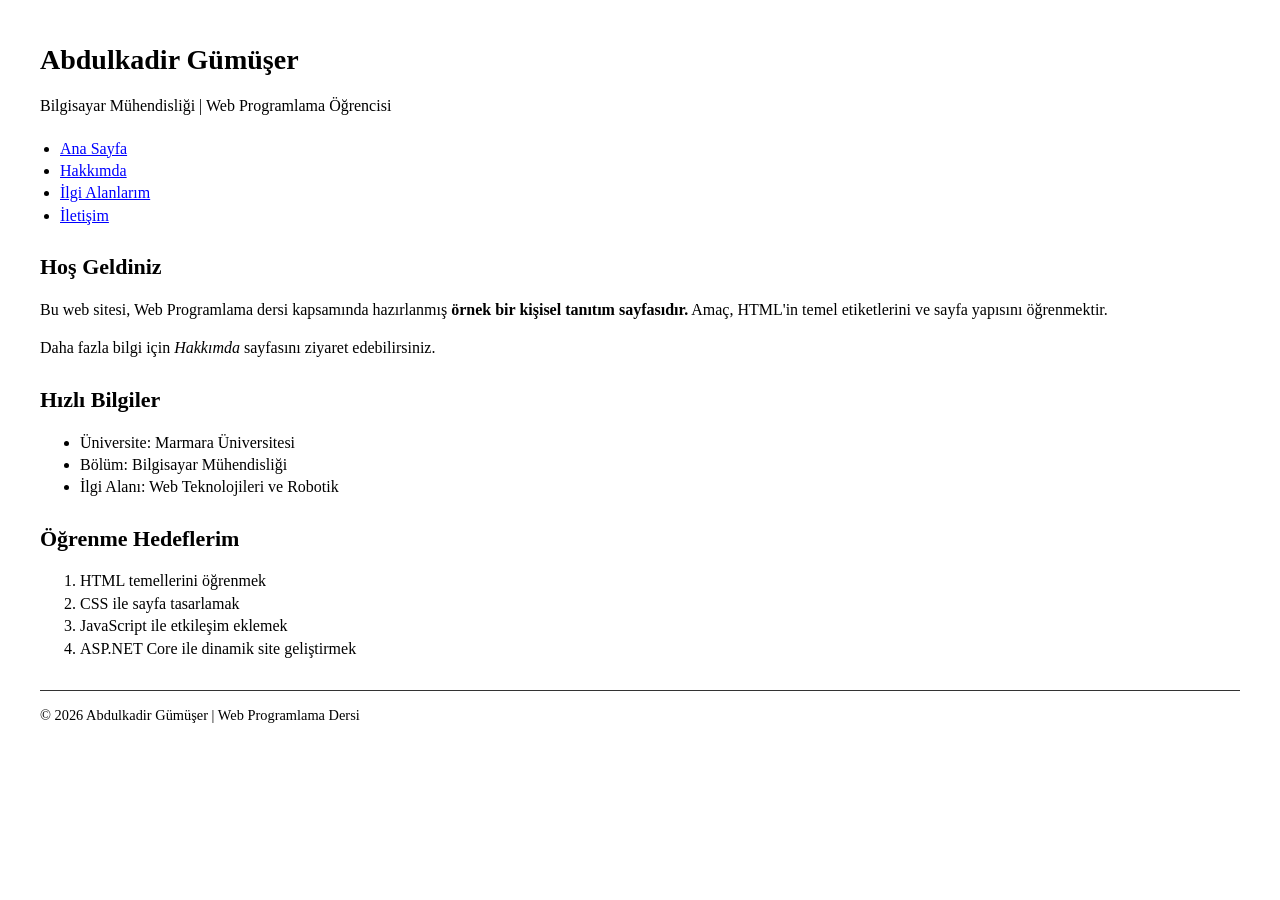
==== index.html @ 240ac812 "dosyalar güncellendi" ====
<!DOCTYPE html>
<html lang="tr">
<head>
    <meta charset="UTF-8">
    <meta name="viewport" content="width=device-width, initial-scale=1.0">
    <title>Abdulkadir Gümüşer | Ana Sayfa</title>
    <style>
        body { font-family: 'Times New Roman', Times, serif; line-height: 1.4; margin: 40px; color: #000; }
        header { margin-bottom: 20px; }
        h1 { margin-bottom: 5px; font-size: 28px; }
        nav ul { list-style-type: disc; padding-left: 20px; }
        nav a { color: blue; text-decoration: underline; }
        main { margin-top: 20px; }
        h2 { border-bottom: none; margin-top: 25px; margin-bottom: 10px; font-size: 22px; }
        .anchor-link { color: blue; text-decoration: underline; cursor: pointer; }
        hr { border: 0; border-top: 1px solid #333; margin-top: 30px; }
        footer { font-size: 0.9em; margin-top: 10px; }
    </style>
</head>
<body>

    <header>
        <h1>Abdulkadir Gümüşer</h1>
        <p>Bilgisayar Mühendisliği | Web Programlama Öğrencisi</p>
    </header>

    <nav>
        <ul>
            <li><a href="index.html">Ana Sayfa</a></li>
            <li><a href="about.html">Hakkımda</a></li>
            <li><a href="interests.html">İlgi Alanlarım</a></li>
            <li><a href="contact.html">İletişim</a></li>
        </ul>
    </nav>

    <main>
        <section>
            <h2>Hoş Geldiniz</h2>
            <p>Bu web sitesi, Web Programlama dersi kapsamında hazırlanmış <strong>örnek bir kişisel tanıtım sayfasıdır.</strong> Amaç, HTML'in temel etiketlerini ve sayfa yapısını öğrenmektir.</p>
            <p>Daha fazla bilgi için <em>Hakkımda</em> sayfasını ziyaret edebilirsiniz.</p>
        </section>

        <section>
            <h2>Hızlı Bilgiler</h2>
            <ul>
                <li>Üniversite: Marmara Üniversitesi</li>
                <li>Bölüm: Bilgisayar Mühendisliği</li>
                <li>İlgi Alanı: Web Teknolojileri ve Robotik</li>
            </ul>
        </section>

        <section id="hedefler">
            <h2>Öğrenme Hedeflerim</h2>
            <ol>
                <li>HTML temellerini öğrenmek</li>
                <li>CSS ile sayfa tasarlamak</li>
                <li>JavaScript ile etkileşim eklemek</li>
                <li>ASP.NET Core ile dinamik site geliştirmek</li>
            </ol>
        </section>
    </main>

    <hr>
    <footer>
        <p>&copy; 2026 Abdulkadir Gümüşer | Web Programlama Dersi</p>
    </footer>

</body>
</html>
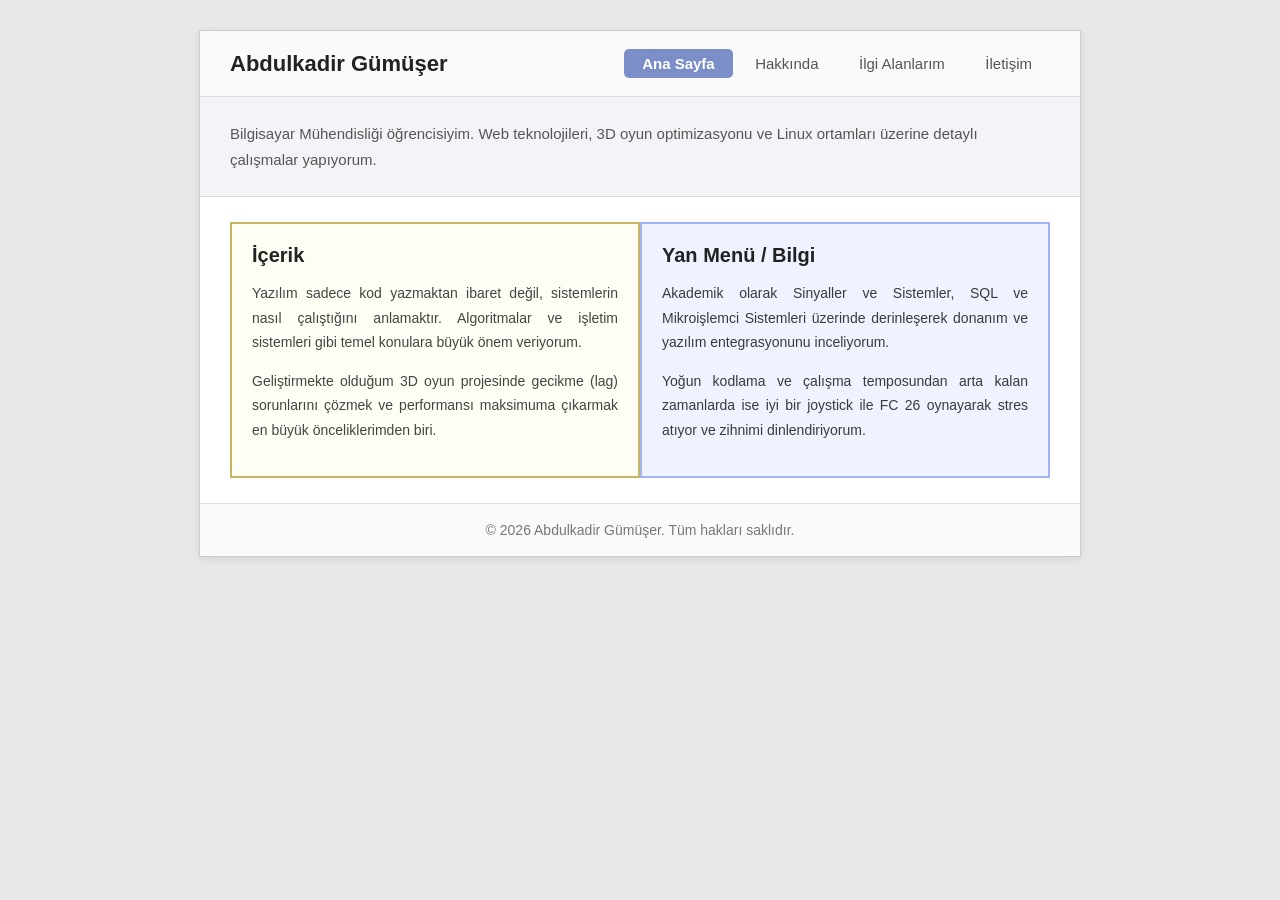
==== commit f5fb1a04: "CSS odevi ve iletisim formu eklendi" ====
--- a/index.html
+++ b/index.html
@@ -5,65 +5,220 @@
     <meta name="viewport" content="width=device-width, initial-scale=1.0">
     <title>Abdulkadir Gümüşer | Ana Sayfa</title>
     <style>
-        body { font-family: 'Times New Roman', Times, serif; line-height: 1.4; margin: 40px; color: #000; }
-        header { margin-bottom: 20px; }
-        h1 { margin-bottom: 5px; font-size: 28px; }
-        nav ul { list-style-type: disc; padding-left: 20px; }
-        nav a { color: blue; text-decoration: underline; }
-        main { margin-top: 20px; }
-        h2 { border-bottom: none; margin-top: 25px; margin-bottom: 10px; font-size: 22px; }
-        .anchor-link { color: blue; text-decoration: underline; cursor: pointer; }
-        hr { border: 0; border-top: 1px solid #333; margin-top: 30px; }
-        footer { font-size: 0.9em; margin-top: 10px; }
+        /* =============================================
+           GENEL AYARLAR
+           ============================================= */
+        body {
+            font-family: 'Segoe UI', Arial, sans-serif;
+            margin: 0;
+            padding: 0;
+            background-color: #e8e8e8;
+            color: #333;
+        }
+
+        .wrapper {
+            max-width: 880px;
+            margin: 30px auto;
+            background-color: #fff;
+            border: 1px solid #ccc;
+            box-shadow: 0 2px 8px rgba(0,0,0,0.1);
+        }
+
+        /* GRUP SEÇİCİ: h1, h2, p */
+        h1, h2, p {
+            margin: 0;
+            padding: 0;
+        }
+
+        /* =============================================
+           NAVİGASYON - ul > li > a, display: inline-block
+           ============================================= */
+        .top-bar {
+            display: flex;
+            align-items: center;
+            justify-content: space-between;
+            padding: 18px 30px;
+            border-bottom: 1px solid #ddd;
+            background-color: #fafafa;
+        }
+
+        .top-bar h1 {
+            font-size: 22px;
+            font-weight: 700;
+            color: #222;
+        }
+
+        /* Hiyerarşik seçici 1: nav ul */
+        nav ul {
+            list-style: none;
+            margin: 0;
+            padding: 0;
+        }
+
+        nav ul li {
+            display: inline-block;
+        }
+
+        /* Hiyerarşik seçici 2: nav a */
+        nav a {
+            display: inline-block;
+            padding: 6px 18px;
+            text-decoration: none;
+            color: #555;
+            font-size: 15px;
+            border-radius: 5px;
+            transition: background-color 0.2s, color 0.2s;
+        }
+
+        nav a:hover {
+            background-color: #d0d8f0;
+            color: #333;
+        }
+
+        nav a.active {
+            background-color: #7b8ec8;
+            color: #fff;
+            font-weight: 600;
+        }
+
+        /* =============================================
+           HEADER ALANI
+           ============================================= */
+        .page-header {
+            padding: 24px 30px;
+            background-color: #f4f4f8;
+            border-bottom: 1px solid #ddd;
+        }
+
+        /* Hiyerarşik seçici 3: .page-header p */
+        .page-header p {
+            font-size: 15px;
+            line-height: 1.7;
+            color: #555;
+        }
+
+        /* =============================================
+           İKİ SÜTUNLU İÇERİK - display: inline-block
+           ============================================= */
+        .content-area {
+            padding: 25px 30px;
+        }
+
+        .columns {
+            font-size: 0;
+        }
+
+        .col-left,
+        .col-right {
+            display: inline-block;
+            vertical-align: top;
+            font-size: 15px;
+            box-sizing: border-box;
+            padding: 20px;
+            border: 2px solid;
+        }
+
+        .col-left {
+            width: 50%;
+            border-color: #c8b560;
+            background-color: #fffef5;
+        }
+
+        .col-right {
+            width: 50%;
+            border-color: #a0b4f7;
+            background-color: #eef3ff;
+        }
+
+        .col-left h2,
+        .col-right h2 {
+            font-size: 20px;
+            color: #222;
+            margin-bottom: 14px;
+        }
+
+        /* Hiyerarşik seçici 4: .col-left p */
+        .col-left p {
+            font-size: 14px;
+            color: #444;
+            line-height: 1.75;
+            text-align: justify;
+            margin-bottom: 14px;
+        }
+
+        /* Hiyerarşik seçici 5: .col-right p */
+        .col-right p {
+            font-size: 14px;
+            color: #3a3a3a;
+            line-height: 1.75;
+            text-align: justify;
+            margin-bottom: 14px;
+        }
+
+        /* =============================================
+           FOOTER
+           ============================================= */
+        footer {
+            text-align: center;
+            padding: 18px 30px;
+            border-top: 1px solid #ddd;
+            background-color: #fafafa;
+        }
+
+        /* Hiyerarşik seçici 6: footer p */
+        footer p {
+            font-size: 14px;
+            color: #777;
+        }
     </style>
 </head>
 <body>
 
-    <header>
-        <h1>Abdulkadir Gümüşer</h1>
-        <p>Bilgisayar Mühendisliği | Web Programlama Öğrencisi</p>
-    </header>
-
-    <nav>
-        <ul>
-            <li><a href="index.html">Ana Sayfa</a></li>
-            <li><a href="about.html">Hakkımda</a></li>
-            <li><a href="interests.html">İlgi Alanlarım</a></li>
-            <li><a href="contact.html">İletişim</a></li>
-        </ul>
-    </nav>
-
-    <main>
-        <section>
-            <h2>Hoş Geldiniz</h2>
-            <p>Bu web sitesi, Web Programlama dersi kapsamında hazırlanmış <strong>örnek bir kişisel tanıtım sayfasıdır.</strong> Amaç, HTML'in temel etiketlerini ve sayfa yapısını öğrenmektir.</p>
-            <p>Daha fazla bilgi için <em>Hakkımda</em> sayfasını ziyaret edebilirsiniz.</p>
-        </section>
-
-        <section>
-            <h2>Hızlı Bilgiler</h2>
-            <ul>
-                <li>Üniversite: Marmara Üniversitesi</li>
-                <li>Bölüm: Bilgisayar Mühendisliği</li>
-                <li>İlgi Alanı: Web Teknolojileri ve Robotik</li>
-            </ul>
-        </section>
-
-        <section id="hedefler">
-            <h2>Öğrenme Hedeflerim</h2>
-            <ol>
-                <li>HTML temellerini öğrenmek</li>
-                <li>CSS ile sayfa tasarlamak</li>
-                <li>JavaScript ile etkileşim eklemek</li>
-                <li>ASP.NET Core ile dinamik site geliştirmek</li>
-            </ol>
-        </section>
-    </main>
-
-    <hr>
-    <footer>
-        <p>&copy; 2026 Abdulkadir Gümüşer | Web Programlama Dersi</p>
-    </footer>
+    <div class="wrapper">
+
+        <!-- ÜST MENÜ -->
+        <div class="top-bar">
+            <h1>Abdulkadir Gümüşer</h1>
+            <nav>
+                <ul>
+                    <li><a href="index.html" class="active">Ana Sayfa</a></li>
+                    <li><a href="about.html">Hakkında</a></li>
+                    <li><a href="interests.html">İlgi Alanlarım</a></li>
+                    <li><a href="contact.html">İletişim</a></li>
+                </ul>
+            </nav>
+        </div>
+
+        <!-- HEADER -->
+        <header class="page-header">
+            <p>Bilgisayar Mühendisliği öğrencisiyim. Web teknolojileri, 3D oyun optimizasyonu ve Linux ortamları üzerine detaylı çalışmalar yapıyorum.</p>
+        </header>
+
+        <!-- İKİ SÜTUNLU İÇERİK -->
+        <div class="content-area">
+            <div class="columns">
+
+                <div class="col-left">
+                    <h2>İçerik</h2>
+                    <p>Yazılım sadece kod yazmaktan ibaret değil, sistemlerin nasıl çalıştığını anlamaktır. Algoritmalar ve işletim sistemleri gibi temel konulara büyük önem veriyorum.</p>
+                    <p>Geliştirmekte olduğum 3D oyun projesinde gecikme (lag) sorunlarını çözmek ve performansı maksimuma çıkarmak en büyük önceliklerimden biri.</p>
+                </div>
+
+                <div class="col-right">
+                    <h2>Yan Menü / Bilgi</h2>
+                    <p>Akademik olarak Sinyaller ve Sistemler, SQL ve Mikroişlemci Sistemleri üzerinde derinleşerek donanım ve yazılım entegrasyonunu inceliyorum.</p>
+                    <p>Yoğun kodlama ve çalışma temposundan arta kalan zamanlarda ise iyi bir joystick ile FC 26 oynayarak stres atıyor ve zihnimi dinlendiriyorum.</p>
+                </div>
+
+            </div>
+        </div>
+
+        <!-- FOOTER -->
+        <footer>
+            <p>&copy; 2026 Abdulkadir Gümüşer. Tüm hakları saklıdır.</p>
+        </footer>
+
+    </div>
 
 </body>
 </html>
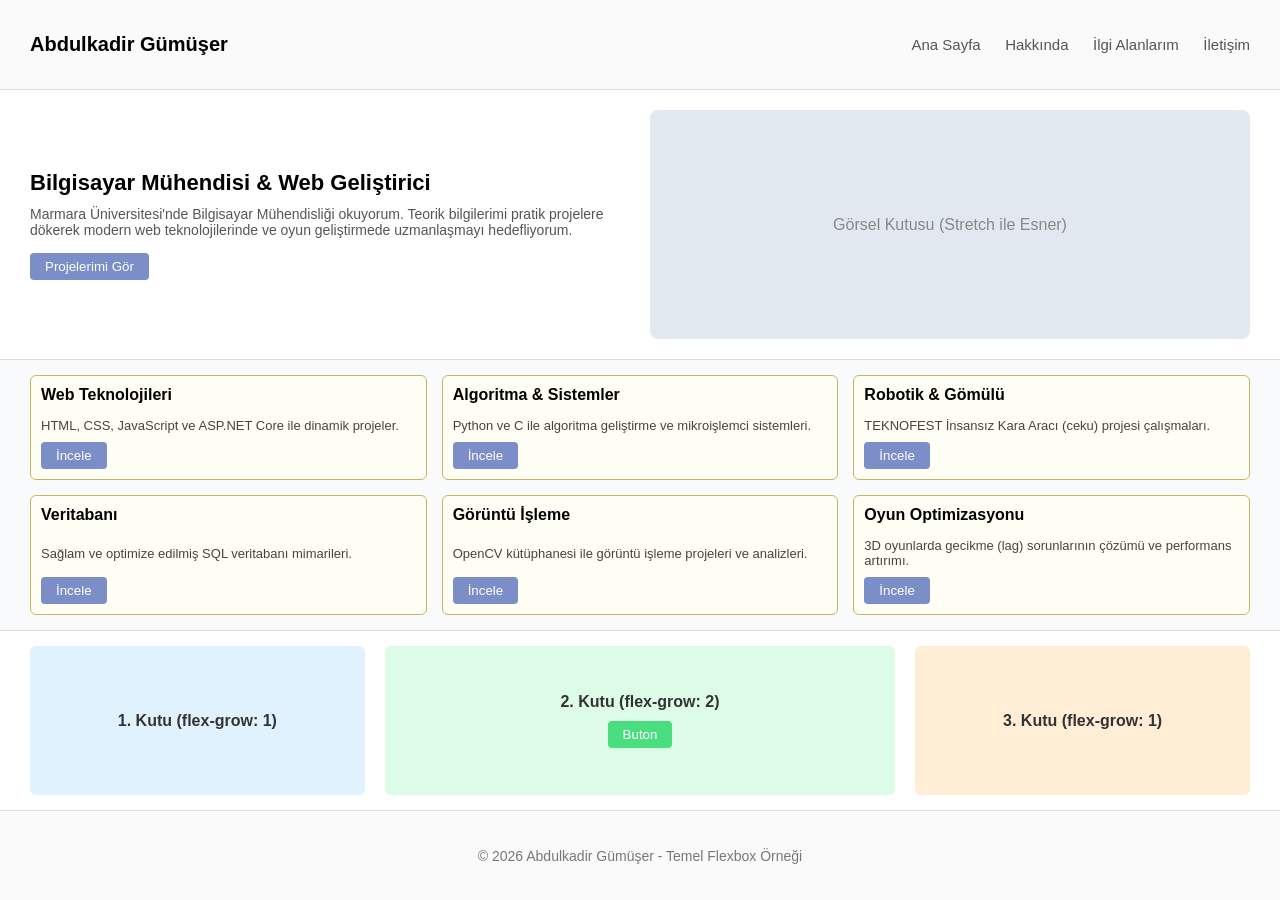
==== commit de72e141: "yeni degisiklikler" ====
--- a/index.html
+++ b/index.html
@@ -4,218 +4,83 @@
     <meta charset="UTF-8">
     <meta name="viewport" content="width=device-width, initial-scale=1.0">
     <title>Abdulkadir Gümüşer | Ana Sayfa</title>
-    <style>
-        /* =============================================
-           GENEL AYARLAR
-           ============================================= */
-        body {
-            font-family: 'Segoe UI', Arial, sans-serif;
-            margin: 0;
-            padding: 0;
-            background-color: #e8e8e8;
-            color: #333;
-        }
-
-        .wrapper {
-            max-width: 880px;
-            margin: 30px auto;
-            background-color: #fff;
-            border: 1px solid #ccc;
-            box-shadow: 0 2px 8px rgba(0,0,0,0.1);
-        }
-
-        /* GRUP SEÇİCİ: h1, h2, p */
-        h1, h2, p {
-            margin: 0;
-            padding: 0;
-        }
-
-        /* =============================================
-           NAVİGASYON - ul > li > a, display: inline-block
-           ============================================= */
-        .top-bar {
-            display: flex;
-            align-items: center;
-            justify-content: space-between;
-            padding: 18px 30px;
-            border-bottom: 1px solid #ddd;
-            background-color: #fafafa;
-        }
-
-        .top-bar h1 {
-            font-size: 22px;
-            font-weight: 700;
-            color: #222;
-        }
-
-        /* Hiyerarşik seçici 1: nav ul */
-        nav ul {
-            list-style: none;
-            margin: 0;
-            padding: 0;
-        }
-
-        nav ul li {
-            display: inline-block;
-        }
-
-        /* Hiyerarşik seçici 2: nav a */
-        nav a {
-            display: inline-block;
-            padding: 6px 18px;
-            text-decoration: none;
-            color: #555;
-            font-size: 15px;
-            border-radius: 5px;
-            transition: background-color 0.2s, color 0.2s;
-        }
-
-        nav a:hover {
-            background-color: #d0d8f0;
-            color: #333;
-        }
-
-        nav a.active {
-            background-color: #7b8ec8;
-            color: #fff;
-            font-weight: 600;
-        }
-
-        /* =============================================
-           HEADER ALANI
-           ============================================= */
-        .page-header {
-            padding: 24px 30px;
-            background-color: #f4f4f8;
-            border-bottom: 1px solid #ddd;
-        }
-
-        /* Hiyerarşik seçici 3: .page-header p */
-        .page-header p {
-            font-size: 15px;
-            line-height: 1.7;
-            color: #555;
-        }
-
-        /* =============================================
-           İKİ SÜTUNLU İÇERİK - display: inline-block
-           ============================================= */
-        .content-area {
-            padding: 25px 30px;
-        }
-
-        .columns {
-            font-size: 0;
-        }
-
-        .col-left,
-        .col-right {
-            display: inline-block;
-            vertical-align: top;
-            font-size: 15px;
-            box-sizing: border-box;
-            padding: 20px;
-            border: 2px solid;
-        }
-
-        .col-left {
-            width: 50%;
-            border-color: #c8b560;
-            background-color: #fffef5;
-        }
-
-        .col-right {
-            width: 50%;
-            border-color: #a0b4f7;
-            background-color: #eef3ff;
-        }
-
-        .col-left h2,
-        .col-right h2 {
-            font-size: 20px;
-            color: #222;
-            margin-bottom: 14px;
-        }
-
-        /* Hiyerarşik seçici 4: .col-left p */
-        .col-left p {
-            font-size: 14px;
-            color: #444;
-            line-height: 1.75;
-            text-align: justify;
-            margin-bottom: 14px;
-        }
-
-        /* Hiyerarşik seçici 5: .col-right p */
-        .col-right p {
-            font-size: 14px;
-            color: #3a3a3a;
-            line-height: 1.75;
-            text-align: justify;
-            margin-bottom: 14px;
-        }
-
-        /* =============================================
-           FOOTER
-           ============================================= */
-        footer {
-            text-align: center;
-            padding: 18px 30px;
-            border-top: 1px solid #ddd;
-            background-color: #fafafa;
-        }
-
-        /* Hiyerarşik seçici 6: footer p */
-        footer p {
-            font-size: 14px;
-            color: #777;
-        }
-    </style>
+    <link rel="stylesheet" href="style.css">
 </head>
 <body>
 
     <div class="wrapper">
-
-        <!-- ÜST MENÜ -->
-        <div class="top-bar">
-            <h1>Abdulkadir Gümüşer</h1>
-            <nav>
-                <ul>
-                    <li><a href="index.html" class="active">Ana Sayfa</a></li>
-                    <li><a href="about.html">Hakkında</a></li>
-                    <li><a href="interests.html">İlgi Alanlarım</a></li>
-                    <li><a href="contact.html">İletişim</a></li>
-                </ul>
+        
+        <header class="navbar">
+            <div class="logo">Abdulkadir Gümüşer</div>
+            <nav class="links">
+                <a href="index.html">Ana Sayfa</a>
+                <a href="about.html">Hakkında</a>
+                <a href="interests.html">İlgi Alanlarım</a>
+                <a href="contact.html">İletişim</a>
             </nav>
-        </div>
-
-        <!-- HEADER -->
-        <header class="page-header">
-            <p>Bilgisayar Mühendisliği öğrencisiyim. Web teknolojileri, 3D oyun optimizasyonu ve Linux ortamları üzerine detaylı çalışmalar yapıyorum.</p>
         </header>
 
-        <!-- İKİ SÜTUNLU İÇERİK -->
-        <div class="content-area">
-            <div class="columns">
+        <section class="hero">
+            <div class="hero-left">
+                <h1>Bilgisayar Mühendisi & Web Geliştirici</h1>
+                <p>Marmara Üniversitesi'nde Bilgisayar Mühendisliği okuyorum. Teorik bilgilerimi pratik projelere dökerek modern web teknolojilerinde ve oyun geliştirmede uzmanlaşmayı hedefliyorum.</p>
+                <button class="btn">Projelerimi Gör</button>
+            </div>
+            <div class="hero-right">
+                <div class="placeholder-image">
+                    Görsel Kutusu (Stretch ile Esner)
+                </div>
+            </div>
+        </section>
 
-                <div class="col-left">
-                    <h2>İçerik</h2>
-                    <p>Yazılım sadece kod yazmaktan ibaret değil, sistemlerin nasıl çalıştığını anlamaktır. Algoritmalar ve işletim sistemleri gibi temel konulara büyük önem veriyorum.</p>
-                    <p>Geliştirmekte olduğum 3D oyun projesinde gecikme (lag) sorunlarını çözmek ve performansı maksimuma çıkarmak en büyük önceliklerimden biri.</p>
-                </div>
+        <section class="cards">
+            <div class="card">
+                <h3>Web Teknolojileri</h3>
+                <p>HTML, CSS, JavaScript ve ASP.NET Core ile dinamik projeler.</p>
+                <button class="btn">İncele</button>
+            </div>
+            <div class="card">
+                <h3>Algoritma & Sistemler</h3>
+                <p>Python ve C ile algoritma geliştirme ve mikroişlemci sistemleri.</p>
+                <button class="btn">İncele</button>
+            </div>
+            <div class="card">
+                <h3>Robotik & Gömülü</h3>
+                <p>TEKNOFEST İnsansız Kara Aracı (ceku) projesi çalışmaları.</p>
+                <button class="btn">İncele</button>
+            </div>
+            <div class="card">
+                <h3>Veritabanı</h3>
+                <p>Sağlam ve optimize edilmiş SQL veritabanı mimarileri.</p>
+                <button class="btn">İncele</button>
+            </div>
+            <div class="card">
+                <h3>Görüntü İşleme</h3>
+                <p>OpenCV kütüphanesi ile görüntü işleme projeleri ve analizleri.</p>
+                <button class="btn">İncele</button>
+            </div>
+            <div class="card">
+                <h3>Oyun Optimizasyonu</h3>
+                <p>3D oyunlarda gecikme (lag) sorunlarının çözümü ve performans artırımı.</p>
+                <button class="btn">İncele</button>
+            </div>
+        </section>
 
-                <div class="col-right">
-                    <h2>Yan Menü / Bilgi</h2>
-                    <p>Akademik olarak Sinyaller ve Sistemler, SQL ve Mikroişlemci Sistemleri üzerinde derinleşerek donanım ve yazılım entegrasyonunu inceliyorum.</p>
-                    <p>Yoğun kodlama ve çalışma temposundan arta kalan zamanlarda ise iyi bir joystick ile FC 26 oynayarak stres atıyor ve zihnimi dinlendiriyorum.</p>
-                </div>
+        <section class="flex-grow-area">
+            <div class="box box-1">
+                <p>1. Kutu (flex-grow: 1)</p>
+            </div>
+            <div class="box box-2">
+                <p>2. Kutu (flex-grow: 2)</p>
+                <button class="btn box-btn">Buton</button>
+            </div>
+            <div class="box box-3">
+                <p>3. Kutu (flex-grow: 1)</p>
+            </div>
+        </section>
 
-            </div>
-        </div>
-
-        <!-- FOOTER -->
-        <footer>
-            <p>&copy; 2026 Abdulkadir Gümüşer. Tüm hakları saklıdır.</p>
+        <footer class="footer">
+            <p>&copy; 2026 Abdulkadir Gümüşer - Temel Flexbox Örneği</p>
         </footer>
 
     </div>
--- a/style.css
+++ b/style.css
@@ -0,0 +1,150 @@
+/* Genel Ayarlar */
+* {
+    box-sizing: border-box;
+    margin: 0;
+    padding: 0;
+    font-family: 'Segoe UI', Arial, sans-serif;
+}
+
+/* Kapsayıcı (Wrapper) - Genel Zorunlu Şart */
+.wrapper {
+    display: flex;
+    flex-direction: column; /* Dikey yerleşim için column [cite: 11] */
+    height: 100vh;          /* Ana kapsayıcı 100vh olmalı [cite: 9] */
+    overflow: hidden;       /* İçerik ekran yüksekliğine sığmalı [cite: 10] */
+    background-color: #f4f4f8;
+}
+
+/* 1) Navbar (Üst Menü) */
+.navbar {
+    display: flex;
+    justify-content: space-between; /* Solda logo, sağda linkler [cite: 17] */
+    align-items: center;            /* Dikey hizalama [cite: 18] */
+    height: 10vh;                   /* Yükseklik 10vh [cite: 15] */
+    background-color: #fafafa;
+    padding: 0 30px;
+    border-bottom: 1px solid #ddd;
+}
+.navbar .logo {
+    font-size: 20px;
+    font-weight: 700;
+}
+.navbar .links a {
+    margin-left: 20px;
+    text-decoration: none;
+    color: #555;
+    font-size: 15px;
+}
+
+/* 2) Hero (İki Kolon) */
+.hero {
+    display: flex;
+    flex-direction: row;            /* Row yönü [cite: 23] */
+    justify-content: space-between; /* İçerik boşluklu dağılım [cite: 24] */
+    align-items: stretch;           /* Görsel kutusu yüksekliği esnesin [cite: 25] */
+    height: 30vh;                   /* Yükseklik 30vh [cite: 20] */
+    background-color: #fff;
+    padding: 20px 30px;
+    border-bottom: 1px solid #ddd;
+}
+.hero-left {
+    flex: 1;
+    display: flex;
+    flex-direction: column;
+    justify-content: center;
+    padding-right: 20px;
+}
+.hero-left h1 { margin-bottom: 10px; font-size: 22px; }
+.hero-left p { margin-bottom: 15px; font-size: 14px; color: #555; }
+
+.hero-right {
+    flex: 1;
+    display: flex;
+}
+.placeholder-image {
+    flex: 1;
+    background-color: #e2e8f0;
+    border-radius: 8px;
+    display: flex;
+    align-items: center;
+    justify-content: center;
+    color: #888;
+}
+
+/* 3) Kartlar Bölümü (Multiple Items) */
+.cards {
+    display: flex;        /* Flex display [cite: 31] */
+    flex-wrap: wrap;      /* Alt satıra geçiş [cite: 32] */
+    gap: 15px;            /* Gap kullanımı [cite: 33] */
+    height: 30vh;         /* Yükseklik 30vh [cite: 27] */
+    padding: 15px 30px;
+    background-color: #f9fafb;
+}
+.card {
+    flex: 1 1 calc(33.333% - 15px); /* Her satıra 3 kart, toplam 6 kart sığar */
+    background-color: #fffef5;
+    border: 1px solid #c8b560;
+    border-radius: 6px;
+    padding: 10px;
+    display: flex;
+    flex-direction: column;
+    justify-content: space-between;
+}
+.card h3 { font-size: 16px; margin-bottom: 5px; }
+.card p { font-size: 13px; color: #444; }
+
+/* 4) Flex Grow Uygulama Bölümü */
+.flex-grow-area {
+    display: flex;
+    align-items: stretch; /* Kutular dikeyde esnesin [cite: 40] */
+    gap: 20px;
+    height: 20vh;         /* Yükseklik 20vh [cite: 35] */
+    padding: 15px 30px;
+    background-color: #fff;
+    border-top: 1px solid #ddd;
+}
+.box {
+    display: flex;
+    flex-direction: column;
+    align-items: center;
+    justify-content: center;
+    border-radius: 6px;
+    font-weight: 600;
+    color: #333;
+}
+.box-1 {
+    flex-grow: 1;         /* 1. Kutu: flex-grow: 1 [cite: 37] */
+    background-color: #e0f2fe;
+}
+.box-2 {
+    flex-grow: 2;         /* 2. Kutu: flex-grow: 2 [cite: 38] */
+    background-color: #dcfce7;
+}
+.box-3 {
+    flex-grow: 1;         /* 3. Kutu: flex-grow: 1 [cite: 39] */
+    background-color: #ffedd5;
+}
+
+/* 5) Footer Bölümü */
+.footer {
+    display: flex;
+    justify-content: center; /* Yatayda ortalama [cite: 44] */
+    align-items: center;     /* Dikeyde ortalama [cite: 45] */
+    height: 10vh;            /* Yükseklik 10vh [cite: 42] */
+    background-color: #fafafa;
+    border-top: 1px solid #ddd;
+    color: #777;
+    font-size: 14px;
+}
+
+/* Ortak Buton Stili */
+.btn {
+    padding: 6px 15px;
+    background-color: #7b8ec8;
+    color: white;
+    border: none;
+    border-radius: 4px;
+    cursor: pointer;
+    align-self: flex-start;
+}
+.box-btn { align-self: center; margin-top: 10px; background-color: #4ade80; }
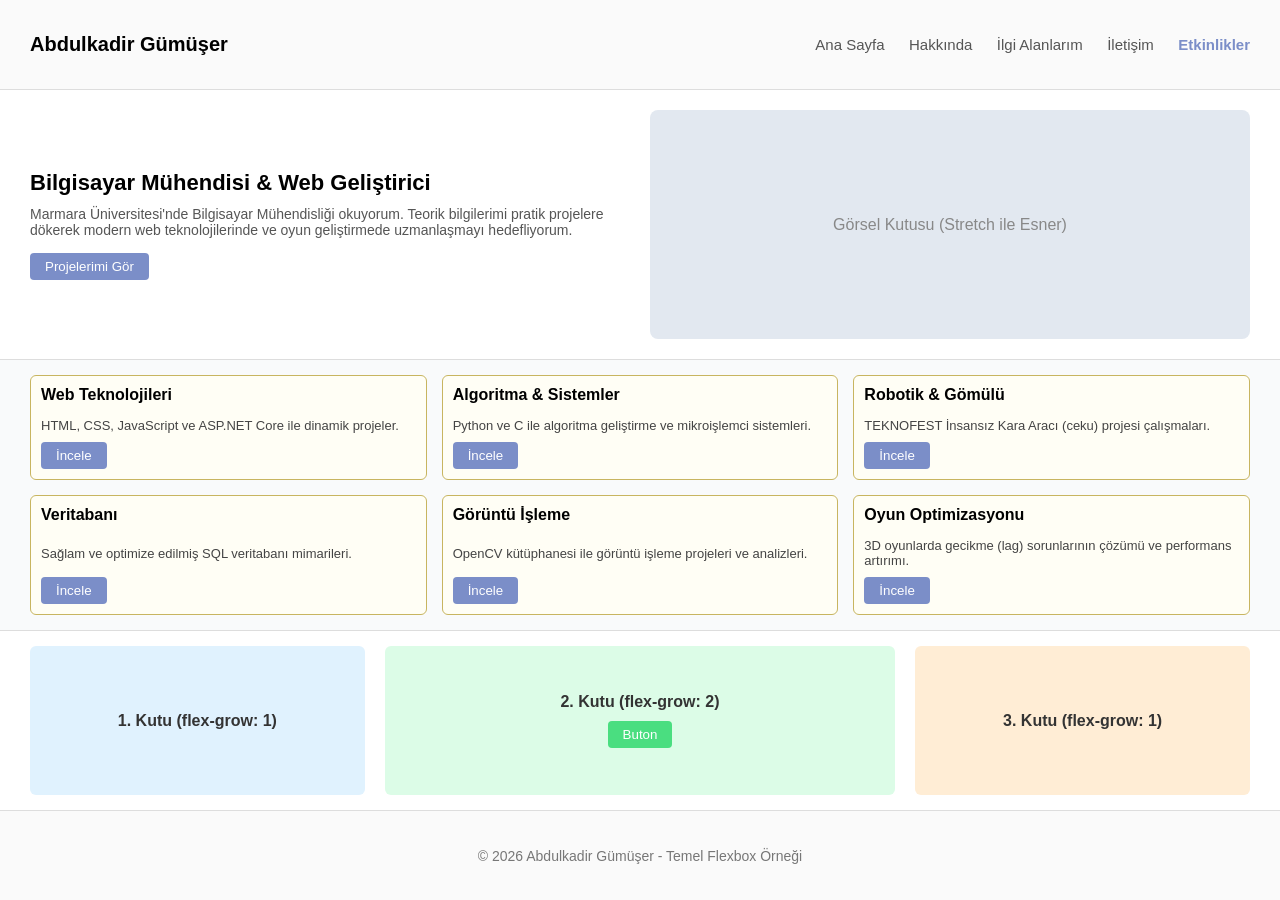
==== commit e56ab49d: "new page: lab-position.html" ====
--- a/index.html
+++ b/index.html
@@ -17,6 +17,7 @@
                 <a href="about.html">Hakkında</a>
                 <a href="interests.html">İlgi Alanlarım</a>
                 <a href="contact.html">İletişim</a>
+                <a href="lab-position.html" style="font-weight:bold; color:#7b8ec8;">Etkinlikler</a>
             </nav>
         </header>
 
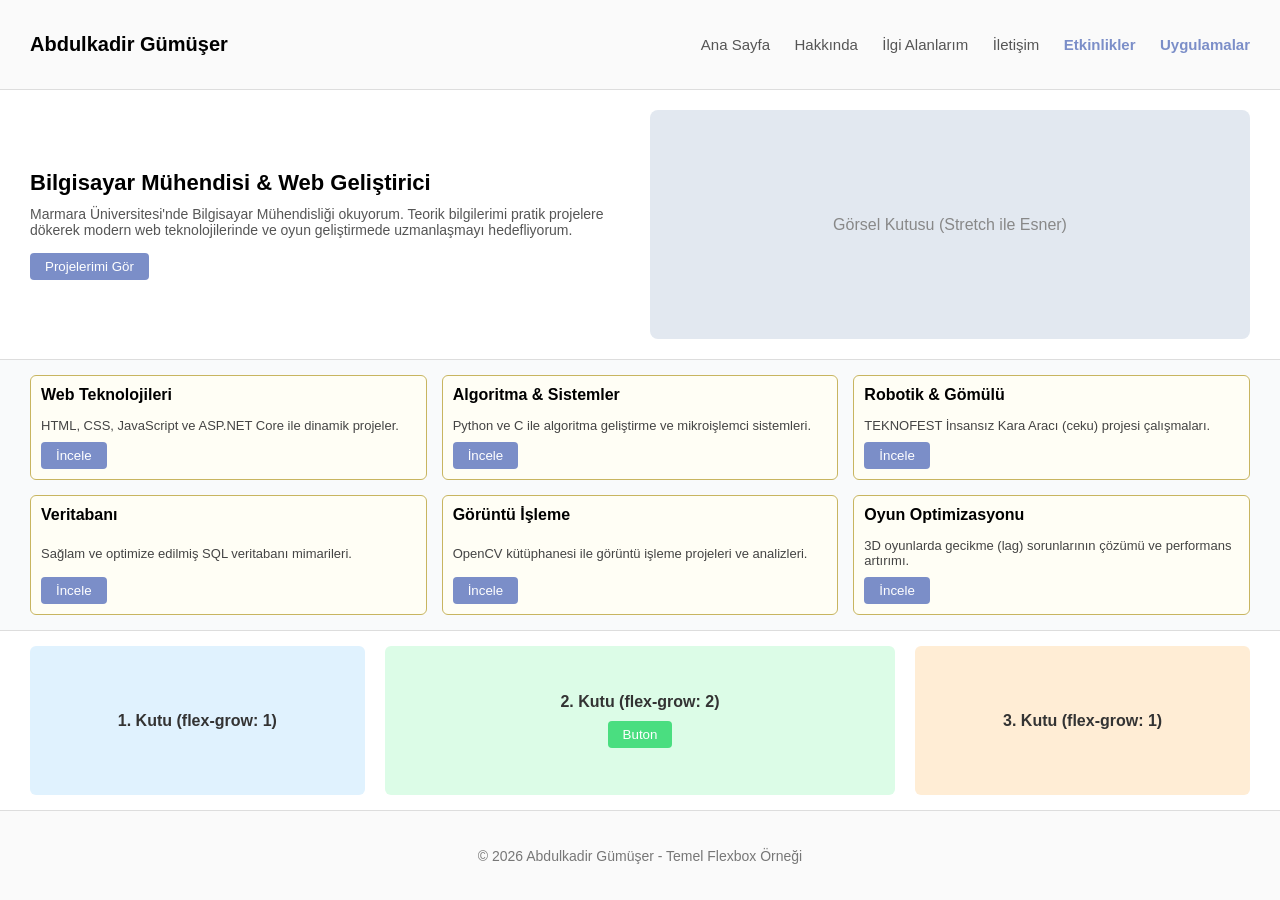
==== commit 63bad703: "not hesaplama ve birim dönüştürücü uygulamaları sekme yapısıyla eklendi" ====
--- a/index.html
+++ b/index.html
@@ -18,6 +18,7 @@
                 <a href="interests.html">İlgi Alanlarım</a>
                 <a href="contact.html">İletişim</a>
                 <a href="lab-position.html" style="font-weight:bold; color:#7b8ec8;">Etkinlikler</a>
+                <a href="not-hesaplama.html" style="font-weight:bold; color:#7b8ec8;">Uygulamalar</a>
             </nav>
         </header>
 
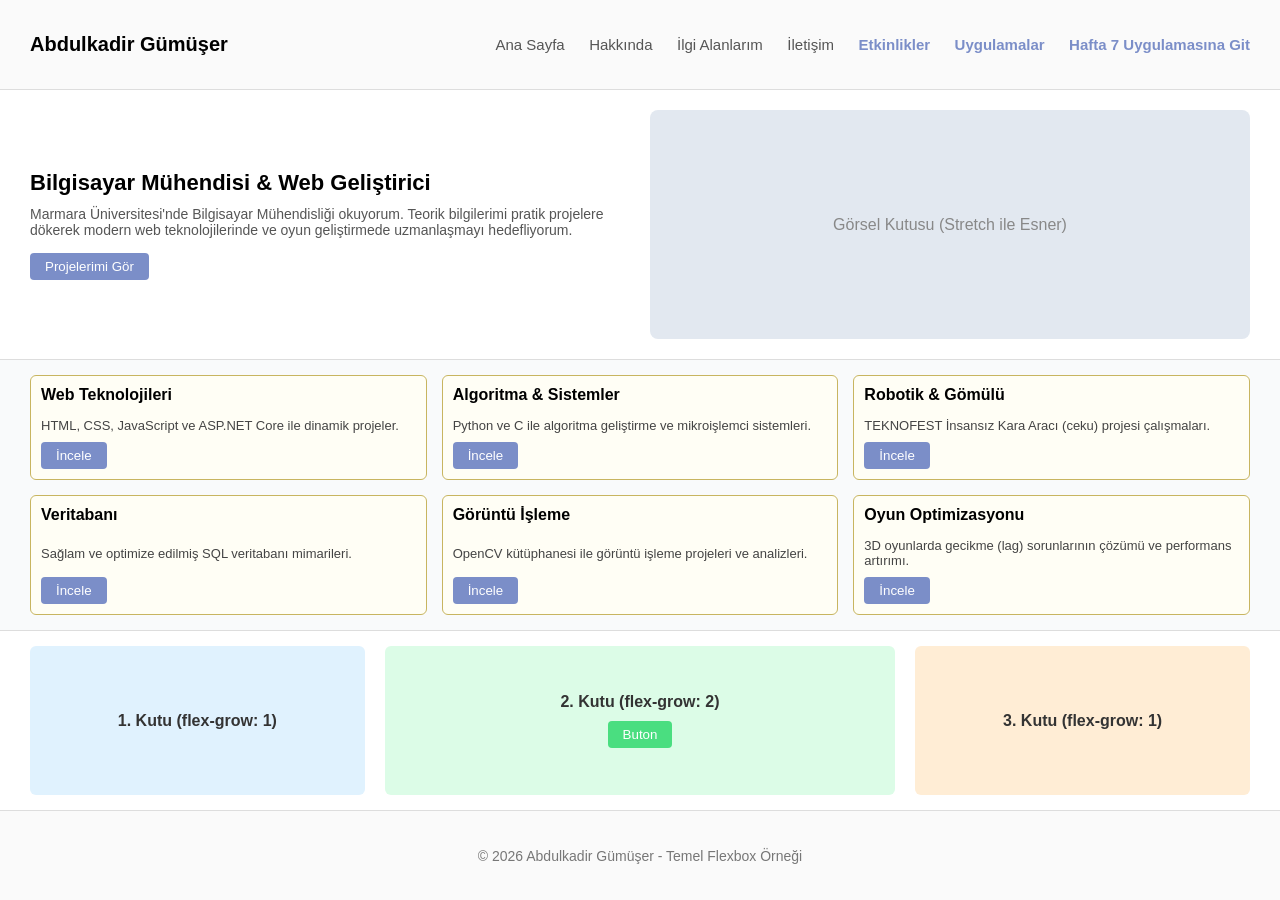
==== commit 4f9078a3: "hafta7_degisiklikler" ====
--- a/index.html
+++ b/index.html
@@ -19,6 +19,7 @@
                 <a href="contact.html">İletişim</a>
                 <a href="lab-position.html" style="font-weight:bold; color:#7b8ec8;">Etkinlikler</a>
                 <a href="not-hesaplama.html" style="font-weight:bold; color:#7b8ec8;">Uygulamalar</a>
+                <a href="hafta7.html" style="font-weight:bold; color:#7b8ec8;">Hafta 7 Uygulamasına Git</a>
             </nav>
         </header>
 
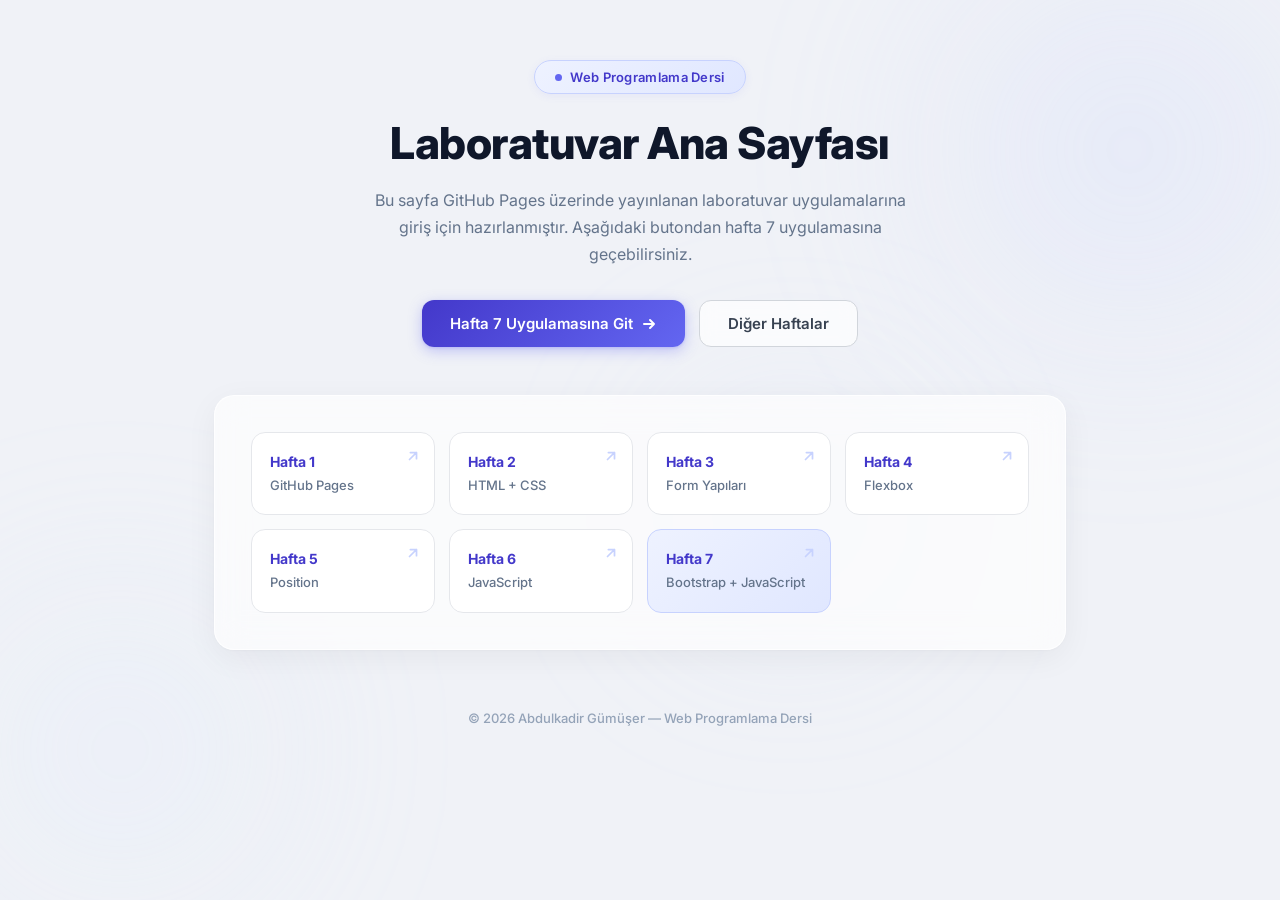
==== commit be26c230: "hafta7_duzenleme" ====
--- a/index.html
+++ b/index.html
@@ -3,90 +3,166 @@
 <head>
     <meta charset="UTF-8">
     <meta name="viewport" content="width=device-width, initial-scale=1.0">
-    <title>Abdulkadir Gümüşer | Ana Sayfa</title>
-    <link rel="stylesheet" href="style.css">
+    <title>Abdulkadir Gümüşer | Laboratuvar Ana Sayfası</title>
+    <meta name="description" content="Abdulkadir Gümüşer - Web Programlama Dersi Laboratuvar Uygulamaları Ana Sayfası">
+    <link rel="preconnect" href="https://fonts.googleapis.com">
+    <link rel="preconnect" href="https://fonts.gstatic.com" crossorigin>
+    <link href="https://fonts.googleapis.com/css2?family=Inter:wght@400;500;600;700;800&display=swap" rel="stylesheet">
+    <link rel="stylesheet" href="styles/landing.css">
 </head>
 <body>
 
-    <div class="wrapper">
-        
-        <header class="navbar">
-            <div class="logo">Abdulkadir Gümüşer</div>
-            <nav class="links">
-                <a href="index.html">Ana Sayfa</a>
-                <a href="about.html">Hakkında</a>
-                <a href="interests.html">İlgi Alanlarım</a>
-                <a href="contact.html">İletişim</a>
-                <a href="lab-position.html" style="font-weight:bold; color:#7b8ec8;">Etkinlikler</a>
-                <a href="not-hesaplama.html" style="font-weight:bold; color:#7b8ec8;">Uygulamalar</a>
-                <a href="hafta7.html" style="font-weight:bold; color:#7b8ec8;">Hafta 7 Uygulamasına Git</a>
-            </nav>
-        </header>
+    <!-- Arka plan dekoratif elementler -->
+    <div class="bg-decoration">
+        <div class="bg-blob blob-1"></div>
+        <div class="bg-blob blob-2"></div>
+        <div class="bg-blob blob-3"></div>
+    </div>
 
-        <section class="hero">
-            <div class="hero-left">
-                <h1>Bilgisayar Mühendisi & Web Geliştirici</h1>
-                <p>Marmara Üniversitesi'nde Bilgisayar Mühendisliği okuyorum. Teorik bilgilerimi pratik projelere dökerek modern web teknolojilerinde ve oyun geliştirmede uzmanlaşmayı hedefliyorum.</p>
-                <button class="btn">Projelerimi Gör</button>
+    <main class="landing-container">
+
+        <!-- Hero Bölümü -->
+        <section class="hero-section" id="hero">
+            <div class="badge fade-in">
+                <span class="badge-dot"></span>
+                Web Programlama Dersi
             </div>
-            <div class="hero-right">
-                <div class="placeholder-image">
-                    Görsel Kutusu (Stretch ile Esner)
-                </div>
+
+            <h1 class="hero-title fade-in delay-1">Laboratuvar Ana Sayfası</h1>
+
+            <p class="hero-description fade-in delay-2">
+                Bu sayfa GitHub Pages üzerinde yayınlanan laboratuvar uygulamalarına giriş için
+                hazırlanmıştır. Aşağıdaki butondan hafta 7 uygulamasına geçebilirsiniz.
+            </p>
+
+            <div class="hero-buttons fade-in delay-3">
+                <a href="hafta7.html" class="btn-primary" id="btn-hafta7">
+                    <span>Hafta 7 Uygulamasına Git</span>
+                    <svg width="16" height="16" viewBox="0 0 16 16" fill="none">
+                        <path d="M3 8h10M9 4l4 4-4 4" stroke="currentColor" stroke-width="2" stroke-linecap="round" stroke-linejoin="round"/>
+                    </svg>
+                </a>
+                <a href="#weeks" class="btn-outline" id="btn-diger-haftalar">
+                    <span>Diğer Haftalar</span>
+                </a>
             </div>
         </section>
 
-        <section class="cards">
-            <div class="card">
-                <h3>Web Teknolojileri</h3>
-                <p>HTML, CSS, JavaScript ve ASP.NET Core ile dinamik projeler.</p>
-                <button class="btn">İncele</button>
-            </div>
-            <div class="card">
-                <h3>Algoritma & Sistemler</h3>
-                <p>Python ve C ile algoritma geliştirme ve mikroişlemci sistemleri.</p>
-                <button class="btn">İncele</button>
-            </div>
-            <div class="card">
-                <h3>Robotik & Gömülü</h3>
-                <p>TEKNOFEST İnsansız Kara Aracı (ceku) projesi çalışmaları.</p>
-                <button class="btn">İncele</button>
-            </div>
-            <div class="card">
-                <h3>Veritabanı</h3>
-                <p>Sağlam ve optimize edilmiş SQL veritabanı mimarileri.</p>
-                <button class="btn">İncele</button>
-            </div>
-            <div class="card">
-                <h3>Görüntü İşleme</h3>
-                <p>OpenCV kütüphanesi ile görüntü işleme projeleri ve analizleri.</p>
-                <button class="btn">İncele</button>
-            </div>
-            <div class="card">
-                <h3>Oyun Optimizasyonu</h3>
-                <p>3D oyunlarda gecikme (lag) sorunlarının çözümü ve performans artırımı.</p>
-                <button class="btn">İncele</button>
+        <!-- Hafta Kartları Bölümü -->
+        <section class="weeks-section fade-in delay-4" id="weeks">
+            <div class="weeks-grid">
+
+                <a href="about.html" class="week-card" id="card-hafta1">
+                    <div class="week-card-number">Hafta 1</div>
+                    <div class="week-card-title">GitHub Pages</div>
+                    <div class="week-card-arrow">
+                        <svg width="14" height="14" viewBox="0 0 16 16" fill="none">
+                            <path d="M4 12L12 4M12 4H5M12 4v7" stroke="currentColor" stroke-width="2" stroke-linecap="round" stroke-linejoin="round"/>
+                        </svg>
+                    </div>
+                </a>
+
+                <a href="interests.html" class="week-card" id="card-hafta2">
+                    <div class="week-card-number">Hafta 2</div>
+                    <div class="week-card-title">HTML + CSS</div>
+                    <div class="week-card-arrow">
+                        <svg width="14" height="14" viewBox="0 0 16 16" fill="none">
+                            <path d="M4 12L12 4M12 4H5M12 4v7" stroke="currentColor" stroke-width="2" stroke-linecap="round" stroke-linejoin="round"/>
+                        </svg>
+                    </div>
+                </a>
+
+                <a href="contact.html" class="week-card" id="card-hafta3">
+                    <div class="week-card-number">Hafta 3</div>
+                    <div class="week-card-title">Form Yapıları</div>
+                    <div class="week-card-arrow">
+                        <svg width="14" height="14" viewBox="0 0 16 16" fill="none">
+                            <path d="M4 12L12 4M12 4H5M12 4v7" stroke="currentColor" stroke-width="2" stroke-linecap="round" stroke-linejoin="round"/>
+                        </svg>
+                    </div>
+                </a>
+
+                <a href="interests.html" class="week-card" id="card-hafta4">
+                    <div class="week-card-number">Hafta 4</div>
+                    <div class="week-card-title">Flexbox</div>
+                    <div class="week-card-arrow">
+                        <svg width="14" height="14" viewBox="0 0 16 16" fill="none">
+                            <path d="M4 12L12 4M12 4H5M12 4v7" stroke="currentColor" stroke-width="2" stroke-linecap="round" stroke-linejoin="round"/>
+                        </svg>
+                    </div>
+                </a>
+
+                <a href="lab-position.html" class="week-card" id="card-hafta5">
+                    <div class="week-card-number">Hafta 5</div>
+                    <div class="week-card-title">Position</div>
+                    <div class="week-card-arrow">
+                        <svg width="14" height="14" viewBox="0 0 16 16" fill="none">
+                            <path d="M4 12L12 4M12 4H5M12 4v7" stroke="currentColor" stroke-width="2" stroke-linecap="round" stroke-linejoin="round"/>
+                        </svg>
+                    </div>
+                </a>
+
+                <a href="not-hesaplama.html" class="week-card" id="card-hafta6">
+                    <div class="week-card-number">Hafta 6</div>
+                    <div class="week-card-title">JavaScript</div>
+                    <div class="week-card-arrow">
+                        <svg width="14" height="14" viewBox="0 0 16 16" fill="none">
+                            <path d="M4 12L12 4M12 4H5M12 4v7" stroke="currentColor" stroke-width="2" stroke-linecap="round" stroke-linejoin="round"/>
+                        </svg>
+                    </div>
+                </a>
+
+                <a href="hafta7.html" class="week-card week-card-highlight" id="card-hafta7">
+                    <div class="week-card-number">Hafta 7</div>
+                    <div class="week-card-title">Bootstrap + JavaScript</div>
+                    <div class="week-card-arrow">
+                        <svg width="14" height="14" viewBox="0 0 16 16" fill="none">
+                            <path d="M4 12L12 4M12 4H5M12 4v7" stroke="currentColor" stroke-width="2" stroke-linecap="round" stroke-linejoin="round"/>
+                        </svg>
+                    </div>
+                </a>
+
             </div>
         </section>
 
-        <section class="flex-grow-area">
-            <div class="box box-1">
-                <p>1. Kutu (flex-grow: 1)</p>
-            </div>
-            <div class="box box-2">
-                <p>2. Kutu (flex-grow: 2)</p>
-                <button class="btn box-btn">Buton</button>
-            </div>
-            <div class="box box-3">
-                <p>3. Kutu (flex-grow: 1)</p>
-            </div>
-        </section>
-
-        <footer class="footer">
-            <p>&copy; 2026 Abdulkadir Gümüşer - Temel Flexbox Örneği</p>
+        <!-- Footer -->
+        <footer class="landing-footer fade-in delay-5">
+            <p>&copy; 2026 Abdulkadir Gümüşer — Web Programlama Dersi</p>
         </footer>
 
-    </div>
+    </main>
+
+    <script>
+        // Intersection Observer ile scroll animasyonları
+        const observer = new IntersectionObserver((entries) => {
+            entries.forEach(entry => {
+                if (entry.isIntersecting) {
+                    entry.target.classList.add('visible');
+                }
+            });
+        }, { threshold: 0.1 });
+
+        document.querySelectorAll('.fade-in').forEach(el => observer.observe(el));
+
+        // Kartlara tıklanınca ripple efekti
+        document.querySelectorAll('.week-card').forEach(card => {
+            card.addEventListener('click', function(e) {
+                const ripple = document.createElement('span');
+                ripple.classList.add('ripple');
+                const rect = this.getBoundingClientRect();
+                ripple.style.left = (e.clientX - rect.left) + 'px';
+                ripple.style.top = (e.clientY - rect.top) + 'px';
+                this.appendChild(ripple);
+                setTimeout(() => ripple.remove(), 600);
+            });
+        });
+
+        // Smooth scroll
+        document.querySelector('#btn-diger-haftalar').addEventListener('click', function(e) {
+            e.preventDefault();
+            document.querySelector('#weeks').scrollIntoView({ behavior: 'smooth' });
+        });
+    </script>
 
 </body>
 </html>
--- a/styles/landing.css
+++ b/styles/landing.css
@@ -0,0 +1,405 @@
+/* ============================================
+   Landing Page — Laboratuvar Ana Sayfası
+   ============================================ */
+
+/* ---------- Reset & Base ---------- */
+*, *::before, *::after {
+    box-sizing: border-box;
+    margin: 0;
+    padding: 0;
+}
+
+html {
+    scroll-behavior: smooth;
+}
+
+body {
+    font-family: 'Inter', -apple-system, BlinkMacSystemFont, 'Segoe UI', sans-serif;
+    background: #f0f2f7;
+    color: #1a1a2e;
+    min-height: 100vh;
+    overflow-x: hidden;
+    position: relative;
+}
+
+/* ---------- Background Decorations ---------- */
+.bg-decoration {
+    position: fixed;
+    inset: 0;
+    z-index: 0;
+    pointer-events: none;
+    overflow: hidden;
+}
+
+.bg-blob {
+    position: absolute;
+    border-radius: 50%;
+    filter: blur(100px);
+    opacity: 0.35;
+    animation: blobFloat 20s ease-in-out infinite;
+}
+
+.blob-1 {
+    width: 500px;
+    height: 500px;
+    background: radial-gradient(circle, #c7d2fe 0%, transparent 70%);
+    top: -100px;
+    right: -100px;
+    animation-delay: 0s;
+}
+
+.blob-2 {
+    width: 400px;
+    height: 400px;
+    background: radial-gradient(circle, #dbeafe 0%, transparent 70%);
+    bottom: -50px;
+    left: -80px;
+    animation-delay: -7s;
+}
+
+.blob-3 {
+    width: 300px;
+    height: 300px;
+    background: radial-gradient(circle, #e0e7ff 0%, transparent 70%);
+    top: 40%;
+    left: 50%;
+    animation-delay: -14s;
+}
+
+@keyframes blobFloat {
+    0%, 100% { transform: translate(0, 0) scale(1); }
+    33%      { transform: translate(30px, -20px) scale(1.05); }
+    66%      { transform: translate(-20px, 15px) scale(0.95); }
+}
+
+/* ---------- Container ---------- */
+.landing-container {
+    position: relative;
+    z-index: 1;
+    max-width: 900px;
+    margin: 0 auto;
+    padding: 60px 24px 40px;
+    display: flex;
+    flex-direction: column;
+    align-items: center;
+}
+
+/* ---------- Fade-in Animations ---------- */
+.fade-in {
+    opacity: 0;
+    transform: translateY(28px);
+    transition: opacity 0.7s cubic-bezier(0.16, 1, 0.3, 1),
+                transform 0.7s cubic-bezier(0.16, 1, 0.3, 1);
+}
+
+.fade-in.visible {
+    opacity: 1;
+    transform: translateY(0);
+}
+
+.delay-1 { transition-delay: 0.12s; }
+.delay-2 { transition-delay: 0.24s; }
+.delay-3 { transition-delay: 0.36s; }
+.delay-4 { transition-delay: 0.48s; }
+.delay-5 { transition-delay: 0.60s; }
+
+/* ---------- Badge ---------- */
+.badge {
+    display: inline-flex;
+    align-items: center;
+    gap: 8px;
+    padding: 8px 20px;
+    border-radius: 999px;
+    background: linear-gradient(135deg, #eef2ff 0%, #e0e7ff 100%);
+    border: 1px solid #c7d2fe;
+    color: #4338ca;
+    font-size: 13px;
+    font-weight: 600;
+    letter-spacing: 0.3px;
+    margin-bottom: 24px;
+    box-shadow: 0 2px 8px rgba(99, 102, 241, 0.08);
+}
+
+.badge-dot {
+    width: 7px;
+    height: 7px;
+    border-radius: 50%;
+    background: #6366f1;
+    animation: pulse 2s ease-in-out infinite;
+}
+
+@keyframes pulse {
+    0%, 100% { opacity: 1; transform: scale(1); }
+    50%      { opacity: 0.5; transform: scale(0.8); }
+}
+
+/* ---------- Hero Title ---------- */
+.hero-section {
+    text-align: center;
+    margin-bottom: 48px;
+}
+
+.hero-title {
+    font-size: clamp(28px, 5vw, 44px);
+    font-weight: 800;
+    color: #0f172a;
+    line-height: 1.15;
+    margin-bottom: 18px;
+    letter-spacing: -0.5px;
+}
+
+.hero-description {
+    font-size: 16px;
+    line-height: 1.7;
+    color: #64748b;
+    max-width: 560px;
+    margin: 0 auto 32px;
+}
+
+/* ---------- Hero Buttons ---------- */
+.hero-buttons {
+    display: flex;
+    gap: 14px;
+    justify-content: center;
+    flex-wrap: wrap;
+}
+
+.btn-primary {
+    display: inline-flex;
+    align-items: center;
+    gap: 8px;
+    padding: 13px 28px;
+    border-radius: 12px;
+    background: linear-gradient(135deg, #4338ca 0%, #6366f1 100%);
+    color: #fff;
+    font-size: 15px;
+    font-weight: 600;
+    text-decoration: none;
+    border: none;
+    cursor: pointer;
+    box-shadow: 0 4px 14px rgba(99, 102, 241, 0.35),
+                0 1px 3px rgba(99, 102, 241, 0.2);
+    transition: all 0.3s cubic-bezier(0.16, 1, 0.3, 1);
+    position: relative;
+    overflow: hidden;
+}
+
+.btn-primary::before {
+    content: '';
+    position: absolute;
+    inset: 0;
+    background: linear-gradient(135deg, rgba(255,255,255,0.15) 0%, transparent 100%);
+    opacity: 0;
+    transition: opacity 0.3s ease;
+}
+
+.btn-primary:hover {
+    transform: translateY(-2px);
+    box-shadow: 0 8px 24px rgba(99, 102, 241, 0.4),
+                0 2px 6px rgba(99, 102, 241, 0.25);
+}
+
+.btn-primary:hover::before {
+    opacity: 1;
+}
+
+.btn-primary:active {
+    transform: translateY(0);
+}
+
+.btn-primary svg {
+    transition: transform 0.3s ease;
+}
+
+.btn-primary:hover svg {
+    transform: translateX(3px);
+}
+
+.btn-outline {
+    display: inline-flex;
+    align-items: center;
+    gap: 8px;
+    padding: 13px 28px;
+    border-radius: 12px;
+    background: rgba(255, 255, 255, 0.7);
+    backdrop-filter: blur(8px);
+    -webkit-backdrop-filter: blur(8px);
+    color: #374151;
+    font-size: 15px;
+    font-weight: 600;
+    text-decoration: none;
+    border: 1.5px solid #d1d5db;
+    cursor: pointer;
+    transition: all 0.3s cubic-bezier(0.16, 1, 0.3, 1);
+}
+
+.btn-outline:hover {
+    background: #fff;
+    border-color: #9ca3af;
+    transform: translateY(-2px);
+    box-shadow: 0 4px 12px rgba(0, 0, 0, 0.06);
+}
+
+.btn-outline:active {
+    transform: translateY(0);
+}
+
+/* ---------- Weeks Section ---------- */
+.weeks-section {
+    width: 100%;
+    background: rgba(255, 255, 255, 0.65);
+    backdrop-filter: blur(16px);
+    -webkit-backdrop-filter: blur(16px);
+    border-radius: 20px;
+    border: 1px solid rgba(255, 255, 255, 0.8);
+    box-shadow: 0 8px 32px rgba(0, 0, 0, 0.05),
+                0 1px 3px rgba(0, 0, 0, 0.03);
+    padding: 36px;
+    margin-bottom: 40px;
+}
+
+.weeks-grid {
+    display: grid;
+    grid-template-columns: repeat(auto-fill, minmax(150px, 1fr));
+    gap: 14px;
+}
+
+/* ---------- Week Card ---------- */
+.week-card {
+    position: relative;
+    display: flex;
+    flex-direction: column;
+    padding: 20px 18px;
+    border-radius: 14px;
+    background: rgba(255, 255, 255, 0.85);
+    border: 1px solid #e5e7eb;
+    text-decoration: none;
+    color: inherit;
+    cursor: pointer;
+    transition: all 0.35s cubic-bezier(0.16, 1, 0.3, 1);
+    overflow: hidden;
+}
+
+.week-card::before {
+    content: '';
+    position: absolute;
+    inset: 0;
+    border-radius: 14px;
+    background: linear-gradient(135deg, rgba(99, 102, 241, 0.04) 0%, transparent 100%);
+    opacity: 0;
+    transition: opacity 0.35s ease;
+}
+
+.week-card:hover {
+    transform: translateY(-4px);
+    border-color: #c7d2fe;
+    box-shadow: 0 8px 24px rgba(99, 102, 241, 0.1),
+                0 2px 6px rgba(0, 0, 0, 0.04);
+}
+
+.week-card:hover::before {
+    opacity: 1;
+}
+
+.week-card:active {
+    transform: translateY(-1px);
+}
+
+.week-card-number {
+    font-size: 14px;
+    font-weight: 700;
+    color: #4338ca;
+    margin-bottom: 6px;
+}
+
+.week-card-title {
+    font-size: 13px;
+    font-weight: 500;
+    color: #64748b;
+    line-height: 1.4;
+}
+
+.week-card-arrow {
+    position: absolute;
+    top: 14px;
+    right: 14px;
+    color: #c7d2fe;
+    transition: all 0.3s ease;
+}
+
+.week-card:hover .week-card-arrow {
+    color: #6366f1;
+    transform: translate(2px, -2px);
+}
+
+/* Highlight card (Hafta 7) */
+.week-card-highlight {
+    background: linear-gradient(135deg, #eef2ff 0%, #e0e7ff 100%);
+    border-color: #c7d2fe;
+}
+
+.week-card-highlight .week-card-number {
+    color: #4338ca;
+}
+
+/* ---------- Ripple Effect ---------- */
+.ripple {
+    position: absolute;
+    width: 0;
+    height: 0;
+    border-radius: 50%;
+    background: rgba(99, 102, 241, 0.15);
+    transform: translate(-50%, -50%);
+    animation: rippleAnim 0.6s ease-out;
+    pointer-events: none;
+}
+
+@keyframes rippleAnim {
+    to {
+        width: 300px;
+        height: 300px;
+        opacity: 0;
+    }
+}
+
+/* ---------- Footer ---------- */
+.landing-footer {
+    text-align: center;
+    padding: 20px;
+    color: #94a3b8;
+    font-size: 13px;
+    font-weight: 500;
+}
+
+/* ---------- Responsive ---------- */
+@media (max-width: 640px) {
+    .landing-container {
+        padding: 40px 16px 32px;
+    }
+
+    .weeks-section {
+        padding: 24px 18px;
+    }
+
+    .weeks-grid {
+        grid-template-columns: repeat(2, 1fr);
+        gap: 10px;
+    }
+
+    .hero-buttons {
+        flex-direction: column;
+        align-items: center;
+    }
+
+    .btn-primary,
+    .btn-outline {
+        width: 100%;
+        justify-content: center;
+    }
+}
+
+@media (max-width: 380px) {
+    .weeks-grid {
+        grid-template-columns: 1fr;
+    }
+}
